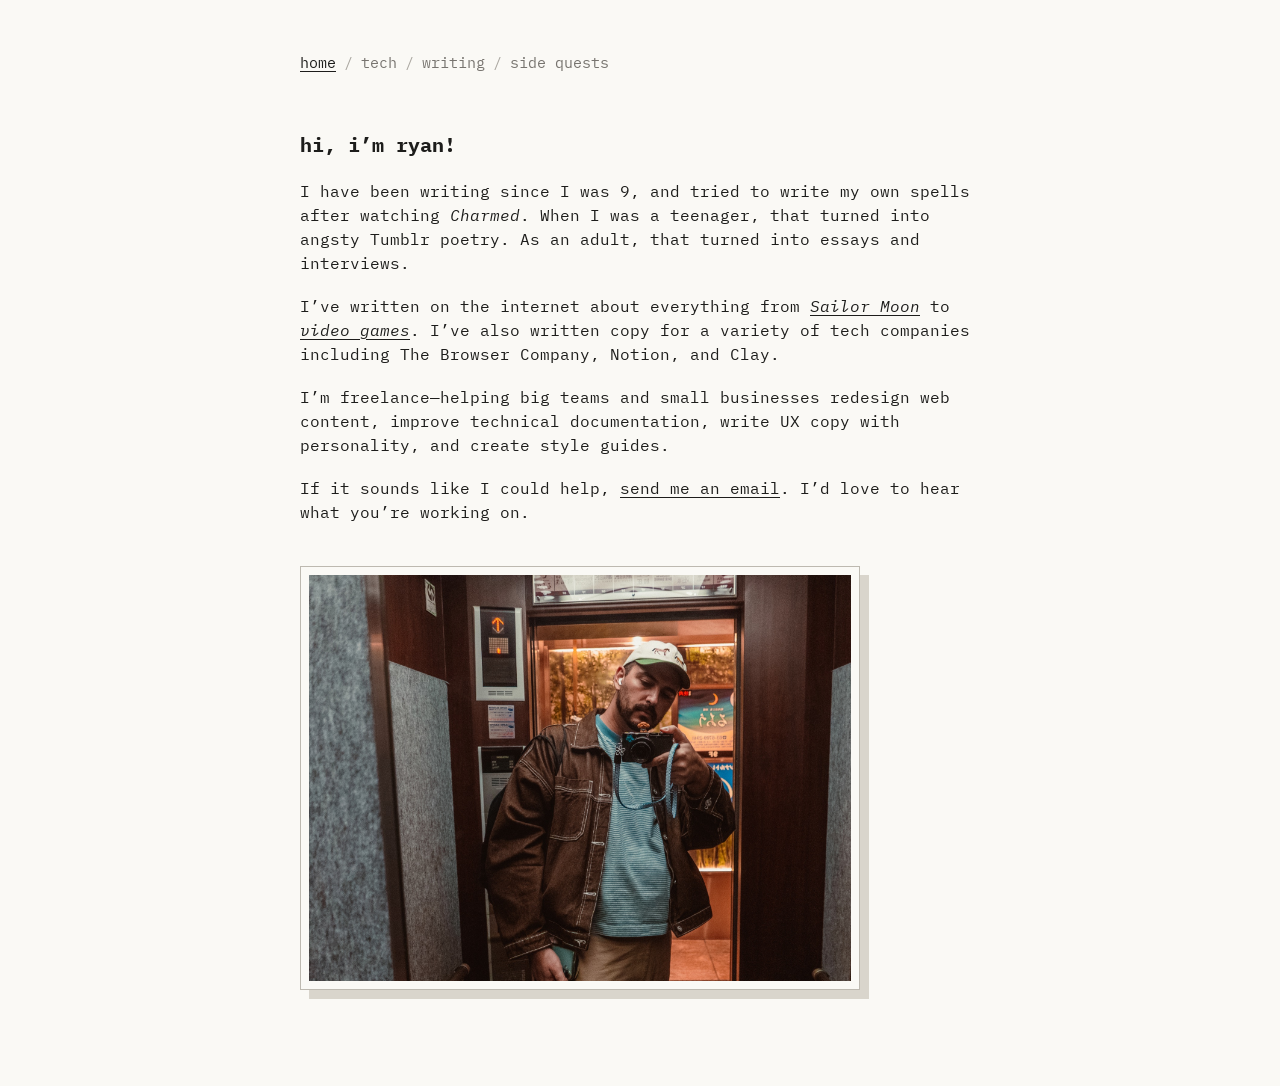
==== index.html @ 1b3180dd "Publish portfolio site" ====
<!doctype html>
<html lang="en">
  <head>
    <meta charset="UTF-8" />
    <meta name="viewport" content="width=device-width, initial-scale=1.0" />
    <meta name="description" content="Ryan Khosravi is a writer and content designer." />
    <title>Ryan Khosravi</title>
    <link rel="stylesheet" href="styles.css" />
  </head>
  <body>
    <main>
      <nav aria-label="Primary navigation">
        <a class="active" href="index.html">home</a><span>/</span>
        <a href="tech.html">tech</a><span>/</span>
        <a href="writing.html">writing</a><span>/</span>
        <a href="fun.html">side quests</a>
      </nav>

      <h1>hi, i’m ryan!</h1>
      <p>I have been writing since I was 9, and tried to write my own spells after watching <em>Charmed</em>. When I was a teenager, that turned into angsty Tumblr poetry. As an adult, that turned into essays and interviews.</p>
      <p>I’ve written on the internet about everything from <a href="https://web.archive.org/web/20250114145732/https://www.digg.com/2018/history-of-the-transformation-sequence" target="_blank" rel="noreferrer"><em>Sailor Moon</em></a> to <a href="https://web.archive.org/web/20250415081448/https://digg.com/2018/neopets-gay-kid-online" target="_blank" rel="noreferrer"><em>video games</em></a>. I’ve also written copy for a variety of tech companies including The Browser Company, Notion, and Clay.</p>
      <p>I’m freelance—helping big teams and small businesses redesign web content, improve technical documentation, write UX copy with personality, and create style guides.</p>
      <p>If it sounds like I could help, <a href="mailto:ryan@khosravi.com">send me an email</a>. I’d love to hear what you’re working on.</p>

      <img class="portrait" src="assets/profile/ryan-khosravi.jpg" alt="Ryan taking a mirror selfie in an elevator" />

    </main>
  </body>
</html>
---- styles.css ----
@import url('https://fonts.googleapis.com/css2?family=IBM+Plex+Mono:wght@400;600;700&display=swap');

:root {
  --ink: #1d1d1b;
  --muted: #77746f;
  --paper: #faf9f5;
  font-family: "IBM Plex Mono", ui-monospace, SFMono-Regular, Menlo, Monaco,
    Consolas, "Liberation Mono", "Courier New", monospace;
  color: var(--ink);
  background: var(--paper);
}

* { box-sizing: border-box; }

body {
  margin: 0;
  font-size: 16px;
  line-height: 1.5;
}

main {
  width: min(680px, calc(100% - 40px));
  margin: 52px auto 96px;
}

nav {
  display: flex;
  align-items: center;
  gap: 8px;
  margin-bottom: 58px;
  font-size: 15px;
}

nav a { color: var(--muted); text-decoration: none; }
nav a.active { color: var(--ink); text-decoration: underline; text-underline-offset: 3px; }
nav span { color: #aaa7a0; }

h1, h2 { font-size: 20px; font-weight: 700; line-height: 1.2; margin: 0 0 22px; }
h2 { margin-top: 40px; font-size: 18px; }
h1, h2, h3, .tech-project strong { text-transform: lowercase; }
p { margin: 0 0 19px; }
a { color: inherit; text-decoration-thickness: 1px; text-underline-offset: 3px; }
a:hover, a:focus-visible { text-decoration-thickness: 2px; }

.portrait {
  display: block;
  width: min(100%, 560px);
  max-height: 560px;
  margin-top: 42px;
  object-fit: cover;
  object-position: center;
  padding: 8px;
  border: 1px solid #bdb9b0;
  background: var(--paper);
  box-shadow: 9px 9px 0 #d9d5cc;
}

.photo-main { width: min(1180px, calc(100% - 40px)); }
.photo-header {
  display: grid;
  grid-template-columns: .75fr 1.25fr;
  align-items: end;
  gap: 64px;
  margin-bottom: 88px;
  padding-bottom: 24px;
  border-bottom: 1px solid #d7d4cd;
}
.photo-header h1 { margin-bottom: 0; }
.photo-kicker {
  margin: 0 0 9px;
  color: var(--muted);
  font-size: 12px;
  letter-spacing: .08em;
  text-transform: uppercase;
}
.photo-intro { margin: 0; max-width: 650px; }
.photo-grid {
  counter-reset: photo;
  display: grid;
  grid-template-columns: repeat(12, minmax(0, 1fr));
  column-gap: 22px;
  row-gap: 74px;
}
.photo-grid figure {
  counter-increment: photo;
  position: relative;
  margin: 0;
}
.photo-grid figure::after {
  content: counter(photo, decimal-leading-zero);
  display: block;
  margin-top: 8px;
  color: var(--muted);
  font-size: 11px;
  letter-spacing: .08em;
  text-align: right;
}
.photo-grid figure:nth-child(1) { grid-column: 1 / 13; grid-row: 1; }
.photo-grid figure:nth-child(2) { grid-column: 1 / 8; grid-row: 2; }
.photo-grid figure:nth-child(3) { grid-column: 8 / 13; grid-row: 2; }
.photo-grid figure:nth-child(4) { grid-column: 3 / 12; grid-row: 3; }
.photo-grid figure:nth-child(5) { grid-column: 1 / 7; grid-row: 4; }
.photo-grid figure:nth-child(6) { grid-column: 7 / 13; grid-row: 4; }
.photo-grid figure:nth-child(7) { grid-column: 1 / 13; grid-row: 5; }
.photo-grid figure:nth-child(8) { grid-column: 1 / 6; grid-row: 6; }
.photo-grid figure:nth-child(9) { grid-column: 7 / 13; grid-row: 6; margin-top: 82px; }
.photo-grid figure:nth-child(10) { grid-column: 2 / 10; grid-row: 7; }
.photo-grid figure:nth-child(11) { grid-column: 8 / 13; grid-row: 8; }
.photo-grid figure:nth-child(12) { grid-column: 1 / 8; grid-row: 9; }
.photo-grid figure:nth-child(13) { grid-column: 1 / 13; grid-row: 10; }
.photo-grid img {
  display: block;
  width: 100%;
  height: auto;
  border: 1px solid #d7d4cd;
}

.tech-main { width: min(880px, calc(100% - 40px)); }
.section-heading { display: flex; justify-content: space-between; align-items: baseline; gap: 24px; }
.view-toggle { display: flex; gap: 9px; font-size: 14px; }
.view-toggle button { border: 0; padding: 0; color: var(--muted); background: transparent; font: inherit; cursor: pointer; }
.view-toggle button.selected { color: var(--ink); text-decoration: underline; text-underline-offset: 3px; }
.tech-projects { margin-top: 32px; }
.tech-project { color: inherit; text-decoration: none; transition: opacity 150ms ease; }
.tech-project:hover { opacity: .65; }
.tech-project img { display: block; width: 100%; aspect-ratio: 16 / 10; object-fit: contain; margin-bottom: 10px; background: #f1eee8; }
.tech-project strong, .tech-project span, .tech-project small { display: block; }
.tech-project strong { font-weight: 600; }
.tech-project span { color: var(--muted); font-size: 14px; }
.tech-project small { margin-top: 6px; font-size: 14px; line-height: 1.35; }
.tech-projects.grid-view { display: grid; grid-template-columns: repeat(3, 1fr); gap: 18px; }
.tech-projects.grid-view .tech-project { border: 1px solid #d7d4cd; padding: 11px 11px 13px; }
.tech-projects.list-view { border-top: 1px solid #d7d4cd; }
.tech-projects.list-view .tech-project { display: grid; grid-template-columns: 1.2fr .9fr 2fr; gap: 14px; padding: 13px 0; border-bottom: 1px solid #d7d4cd; }
.tech-projects.list-view img { display: none; }
.tech-projects.list-view small { margin: 0; }

.project-main { width: min(1120px, calc(100% - 40px)); }
.project-header {
  display: grid;
  grid-template-columns: .75fr 1.25fr;
  align-items: end;
  gap: 64px;
  margin-bottom: 64px;
  padding-bottom: 24px;
  border-bottom: 1px solid #d7d4cd;
}
.editorial-project .project-header h1 { margin: 0; }
.project-kicker,
.project-step {
  margin: 0 0 9px;
  color: var(--muted);
  font-size: 12px;
  letter-spacing: .08em;
  text-transform: uppercase;
}
.project-intro > p:first-child { margin-bottom: 16px; }
.project-meta {
  display: flex;
  flex-wrap: wrap;
  gap: 6px;
  margin: 0;
  color: var(--muted);
  font-size: 12px;
}
.project-meta span + span::before { content: '/'; margin-right: 6px; color: #aaa7a0; }
.editorial-project .project-hero { margin: 0; padding: 10px; border: 1px solid #d7d4cd; }
.project-hero img { display: block; width: 100%; aspect-ratio: 16 / 9; object-fit: contain; background: #f1eee8; }
.project-story { margin-top: 104px; }
.project-chapter {
  display: grid;
  grid-template-columns: minmax(0, 5fr) minmax(0, 7fr);
  align-items: center;
  gap: 70px;
  margin: 0 0 112px;
}
.project-chapter.reverse { grid-template-columns: minmax(0, 7fr) minmax(0, 5fr); }
.project-chapter.reverse .project-copy { order: 2; }
.project-chapter.reverse .project-media { order: 1; }
.project-copy { max-width: 620px; }
.project-step { padding-top: 10px; border-top: 1px solid #d7d4cd; }
.project-copy > p:last-child { margin-bottom: 0; }
.project-chapter.text-only { display: block; }
.project-chapter.text-only .project-copy { width: min(650px, 100%); max-width: none; margin: 0 auto; }
.project-chapter.media-only { display: block; }
.project-chapter.media-only .project-media { width: 82%; margin-left: auto; }
.project-chapter.media-only.reverse .project-media { margin-right: auto; margin-left: 0; }
.project-media { display: grid; gap: 18px; }
.project-media.pair { grid-template-columns: 1fr 1fr; }
.editorial-project .project-media figure { margin: 0; }
.project-media img { display: block; width: 100%; height: auto; border: 1px solid #d7d4cd; }
.project-image-number { display: block; margin-top: 7px; color: var(--muted); font-size: 11px; letter-spacing: .08em; text-align: right; }

.writing-list { padding-left: 20px; margin-bottom: 44px; }
.writing-list li { margin: 9px 0; }
.writing-list span { color: var(--muted); }
.writing-list li > span:has(+ span) { display: inline; }
.subhead-copy { color: var(--muted); font-size: 15px; margin-top: -8px; }

.case-study h1 { margin-bottom: 42px; }
.case-study h2 { margin-top: 52px; margin-bottom: 18px; }
.case-study h2 + p { font-style: italic; }
.case-gallery {
  display: grid;
  grid-template-columns: 1fr;
  gap: 14px;
  margin: 32px 0 48px;
}
.case-gallery.pair { grid-template-columns: 1fr 1fr; }
.case-gallery img { display: block; width: 100%; height: auto; }
.project-footer {
  display: flex;
  justify-content: space-between;
  gap: 20px;
  margin-top: 72px;
  padding-top: 18px;
  border-top: 1px solid #d7d4cd;
  font-size: 15px;
}

ul { padding-left: 20px; }
li { margin-bottom: 7px; }

.fun-list { list-style: none; padding: 0; margin-top: 30px; }
.fun-list li { margin: 14px 0; }
.fun-list span { display: inline-block; width: 30px; }
.home-fun { margin-top: 64px; }
.home-fun h2 { margin-top: 0; }
.page-emoji { font-size: 26px; margin-bottom: 12px; }
.case-study figure { margin: 34px 0 48px; }
.case-study figure img { display: block; width: 100%; height: auto; }
.case-study figcaption { margin-top: 8px; color: var(--muted); font-size: 14px; }
.wide-main { width: min(880px, calc(100% - 40px)); }
.sidequest-main { width: min(1040px, calc(100% - 40px)); }
.sidequest-header {
  display: grid;
  grid-template-columns: .8fr 1.2fr;
  align-items: end;
  gap: 64px;
  margin-bottom: 64px;
  padding-bottom: 24px;
  border-bottom: 1px solid #d7d4cd;
}
.sidequest-kicker {
  margin: 0 0 9px;
  color: var(--muted);
  font-size: 12px;
  letter-spacing: .08em;
  text-transform: uppercase;
}
.sidequest-title-row { display: flex; align-items: baseline; gap: 12px; }
.sidequest-title-row h1 { margin: 0; }
.sidequest-mark { font-size: 21px; }
.sidequest-intro > p:first-child { margin-bottom: 16px; }
.sidequest-meta { display: flex; flex-wrap: wrap; gap: 6px; margin: 0; color: var(--muted); font-size: 12px; }
.sidequest-meta span + span::before { content: '/'; margin-right: 6px; color: #aaa7a0; }
.sidequest-article > p,
.sidequest-article > h2,
.sidequest-article > blockquote {
  width: min(650px, 100%);
  margin-left: auto;
  margin-right: auto;
}
.sidequest-article > h2 {
  margin-top: 76px;
  padding-top: 13px;
  border-top: 1px solid #d7d4cd;
}
.sidequest-article h2 + p { font-style: normal; }
.sidequest-article .sidequest-image { margin-top: 62px; margin-bottom: 70px; }
.sidequest-article .sidequest-image img { border: 1px solid #d7d4cd; }
.sidequest-article .sidequest-image-1 { width: 100%; }
.sidequest-article .sidequest-image-2 { width: 74%; margin-left: auto; }
.sidequest-article .sidequest-image-3 { width: 68%; margin-left: 7%; }
.sidequest-pullquote {
  margin-top: 54px;
  margin-bottom: 54px;
  padding: 24px 0 24px 28px;
  border-left: 1px solid var(--ink);
  font-size: 22px;
  line-height: 1.4;
}
.table-wrap { overflow-x: auto; margin: 20px 0 48px; border-top: 1px solid #d7d4cd; }
table { width: 100%; border-collapse: collapse; font-size: 15px; }
th, td { padding: 9px 12px 9px 0; border-bottom: 1px solid #d7d4cd; text-align: left; white-space: nowrap; }
th { color: var(--muted); font-weight: normal; }
th:first-child, td:first-child { padding-left: 0; }
.housewives-table table { min-width: 980px; }
.housewives-table th:not(:first-child), .housewives-table td:not(:first-child) { text-align: center; padding-right: 8px; }

@media (max-width: 760px) {
  .tech-projects.grid-view { grid-template-columns: repeat(2, 1fr); }
  .photo-header { grid-template-columns: 1fr; gap: 22px; margin-bottom: 58px; }
  .photo-grid { row-gap: 44px; }
  .sidequest-header { grid-template-columns: 1fr; gap: 22px; margin-bottom: 50px; }
  .project-header { grid-template-columns: 1fr; gap: 22px; margin-bottom: 50px; }
  .project-chapter,
  .project-chapter.reverse { grid-template-columns: 1fr; gap: 34px; margin-bottom: 82px; }
  .project-chapter.reverse .project-copy,
  .project-chapter.reverse .project-media { order: initial; }
  .project-chapter.media-only .project-media,
  .project-chapter.media-only.reverse .project-media { width: 100%; margin: 0; }
}

@media (max-width: 560px) {
  body { font-size: 16px; }
  main { width: calc(100% - 28px); margin-top: 32px; }
  nav { margin-bottom: 46px; }
  nav { flex-wrap: wrap; }
  .tech-main { width: calc(100% - 28px); }
  .project-main { width: calc(100% - 28px); }
  .photo-main { width: calc(100% - 28px); }
  .sidequest-main { width: calc(100% - 28px); }
  .photo-grid { grid-template-columns: 1fr; row-gap: 36px; }
  .photo-grid > figure:nth-child(n) {
    grid-column: 1;
    grid-row: auto;
    margin-top: 0;
  }
  .tech-projects.grid-view { grid-template-columns: 1fr; }
  .tech-projects.list-view .tech-project { grid-template-columns: 1fr auto; }
  .tech-projects.list-view small { grid-column: 1 / -1; }
  .project-media.pair { grid-template-columns: 1fr; }
  .project-story { margin-top: 72px; }
  .case-gallery.pair { grid-template-columns: 1fr; }
  .sidequest-article .sidequest-image-2,
  .sidequest-article .sidequest-image-3 { width: 100%; margin-left: 0; }
  .sidequest-pullquote { padding-left: 18px; font-size: 19px; }
}
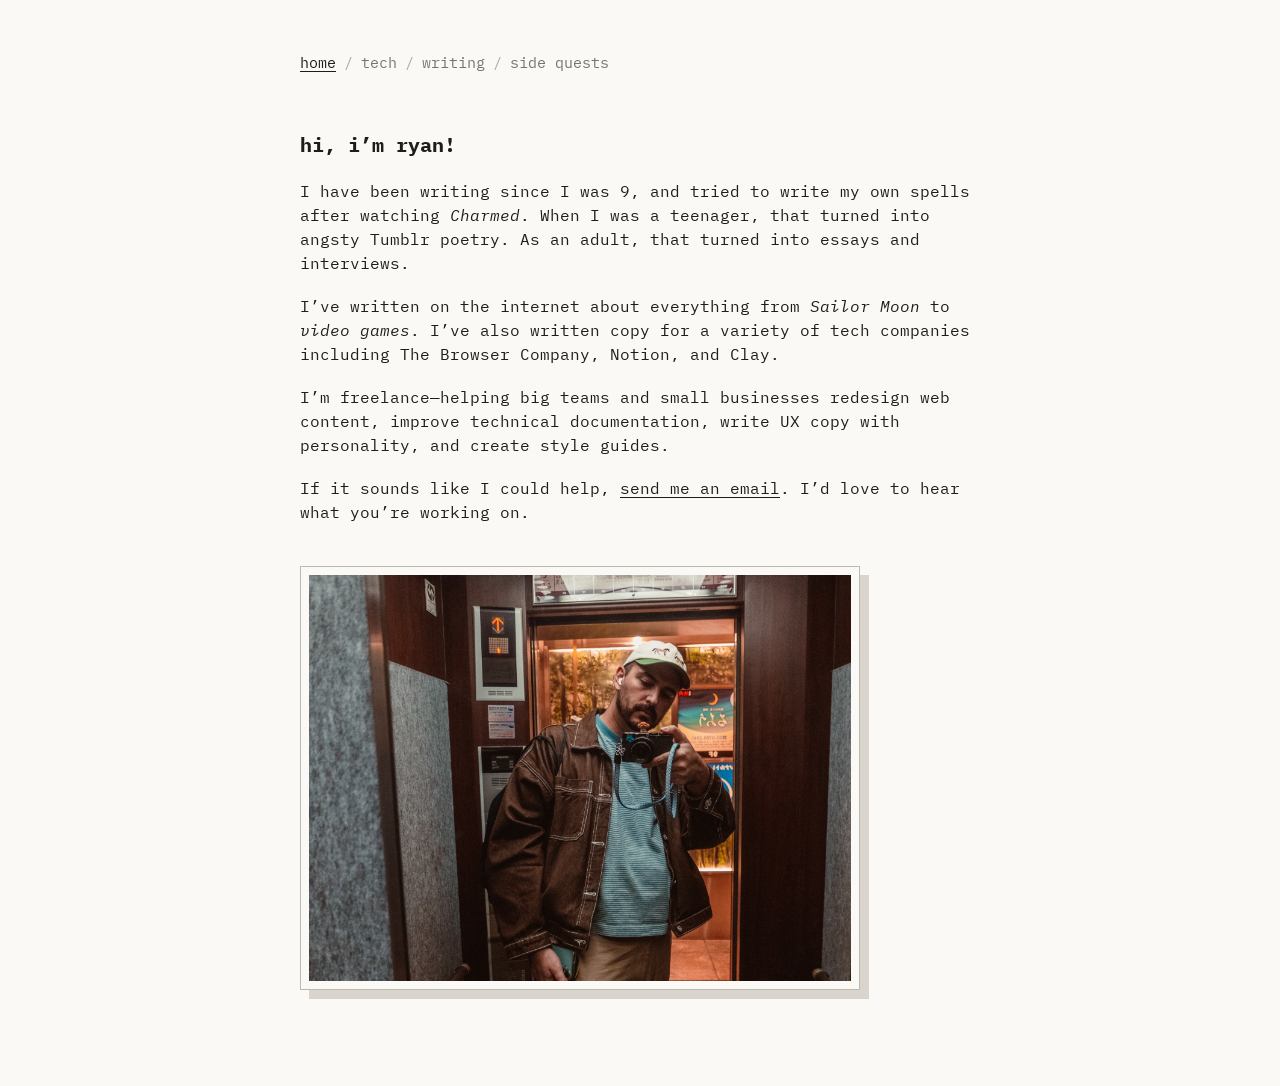
==== commit 84dca4c2: "Remove homepage article links" ====
--- a/index.html
+++ b/index.html
@@ -5,6 +5,8 @@
     <meta name="viewport" content="width=device-width, initial-scale=1.0" />
     <meta name="description" content="Ryan Khosravi is a writer and content designer." />
     <title>Ryan Khosravi</title>
+    <link rel="icon" type="image/png" href="favicon.png" />
+    <link rel="apple-touch-icon" href="apple-touch-icon.png" />
     <link rel="stylesheet" href="styles.css" />
   </head>
   <body>
@@ -18,7 +20,7 @@
 
       <h1>hi, i’m ryan!</h1>
       <p>I have been writing since I was 9, and tried to write my own spells after watching <em>Charmed</em>. When I was a teenager, that turned into angsty Tumblr poetry. As an adult, that turned into essays and interviews.</p>
-      <p>I’ve written on the internet about everything from <a href="https://web.archive.org/web/20250114145732/https://www.digg.com/2018/history-of-the-transformation-sequence" target="_blank" rel="noreferrer"><em>Sailor Moon</em></a> to <a href="https://web.archive.org/web/20250415081448/https://digg.com/2018/neopets-gay-kid-online" target="_blank" rel="noreferrer"><em>video games</em></a>. I’ve also written copy for a variety of tech companies including The Browser Company, Notion, and Clay.</p>
+      <p>I’ve written on the internet about everything from <em>Sailor Moon</em> to <em>video games</em>. I’ve also written copy for a variety of tech companies including The Browser Company, Notion, and Clay.</p>
       <p>I’m freelance—helping big teams and small businesses redesign web content, improve technical documentation, write UX copy with personality, and create style guides.</p>
       <p>If it sounds like I could help, <a href="mailto:ryan@khosravi.com">send me an email</a>. I’d love to hear what you’re working on.</p>
 
--- a/styles.css
+++ b/styles.css
@@ -74,6 +74,7 @@
   text-transform: uppercase;
 }
 .photo-intro { margin: 0; max-width: 650px; }
+.photo-header .sidequest-meta { margin-top: 16px; }
 .photo-grid {
   counter-reset: photo;
   display: grid;
@@ -151,6 +152,7 @@
   margin: 0 0 9px;
   color: var(--muted);
   font-size: 12px;
+  font-variant-numeric: tabular-nums;
   letter-spacing: .08em;
   text-transform: uppercase;
 }
@@ -168,17 +170,20 @@
 .project-hero img { display: block; width: 100%; aspect-ratio: 16 / 9; object-fit: contain; background: #f1eee8; }
 .project-story { margin-top: 104px; }
 .project-chapter {
+  position: relative;
   display: grid;
   grid-template-columns: minmax(0, 5fr) minmax(0, 7fr);
   align-items: center;
   gap: 70px;
+  padding-top: 38px;
+  border-top: 1px solid #d7d4cd;
   margin: 0 0 112px;
 }
 .project-chapter.reverse { grid-template-columns: minmax(0, 7fr) minmax(0, 5fr); }
 .project-chapter.reverse .project-copy { order: 2; }
 .project-chapter.reverse .project-media { order: 1; }
 .project-copy { max-width: 620px; }
-.project-step { padding-top: 10px; border-top: 1px solid #d7d4cd; }
+.project-step { position: absolute; top: 10px; left: 0; width: 3ch; }
 .project-copy > p:last-child { margin-bottom: 0; }
 .project-chapter.text-only { display: block; }
 .project-chapter.text-only .project-copy { width: min(650px, 100%); max-width: none; margin: 0 auto; }
@@ -189,7 +194,7 @@
 .project-media.pair { grid-template-columns: 1fr 1fr; }
 .editorial-project .project-media figure { margin: 0; }
 .project-media img { display: block; width: 100%; height: auto; border: 1px solid #d7d4cd; }
-.project-image-number { display: block; margin-top: 7px; color: var(--muted); font-size: 11px; letter-spacing: .08em; text-align: right; }
+.project-image-number { display: block; width: 3ch; margin-top: 7px; color: var(--muted); font-size: 11px; font-variant-numeric: tabular-nums; letter-spacing: .08em; text-align: left; }
 
 .writing-list { padding-left: 20px; margin-bottom: 44px; }
 .writing-list li { margin: 9px 0; }
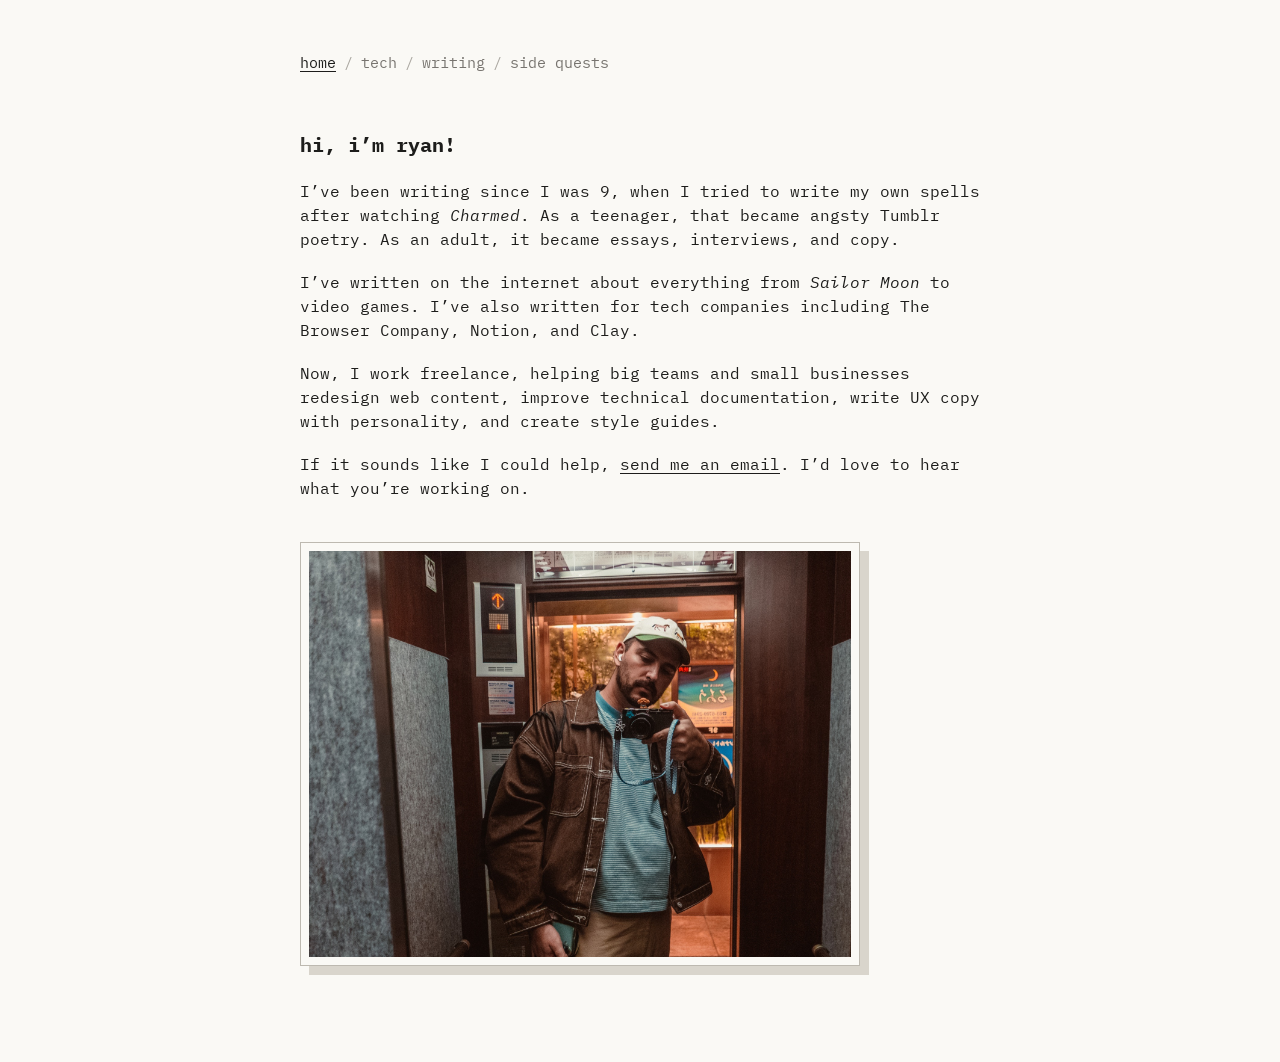
==== commit 67f2f397: "Remove homepage article links" ====
--- a/index.html
+++ b/index.html
@@ -19,9 +19,9 @@
       </nav>
 
       <h1>hi, i’m ryan!</h1>
-      <p>I have been writing since I was 9, and tried to write my own spells after watching <em>Charmed</em>. When I was a teenager, that turned into angsty Tumblr poetry. As an adult, that turned into essays and interviews.</p>
-      <p>I’ve written on the internet about everything from <em>Sailor Moon</em> to <em>video games</em>. I’ve also written copy for a variety of tech companies including The Browser Company, Notion, and Clay.</p>
-      <p>I’m freelance—helping big teams and small businesses redesign web content, improve technical documentation, write UX copy with personality, and create style guides.</p>
+      <p>I’ve been writing since I was 9, when I tried to write my own spells after watching <em>Charmed</em>. As a teenager, that became angsty Tumblr poetry. As an adult, it became essays, interviews, and copy.</p>
+      <p>I’ve written on the internet about everything from <em>Sailor Moon</em> to video games. I’ve also written for tech companies including The Browser Company, Notion, and Clay.</p>
+      <p>Now, I work freelance, helping big teams and small businesses redesign web content, improve technical documentation, write UX copy with personality, and create style guides.</p>
       <p>If it sounds like I could help, <a href="mailto:ryan@khosravi.com">send me an email</a>. I’d love to hear what you’re working on.</p>
 
       <img class="portrait" src="assets/profile/ryan-khosravi.jpg" alt="Ryan taking a mirror selfie in an elevator" />
